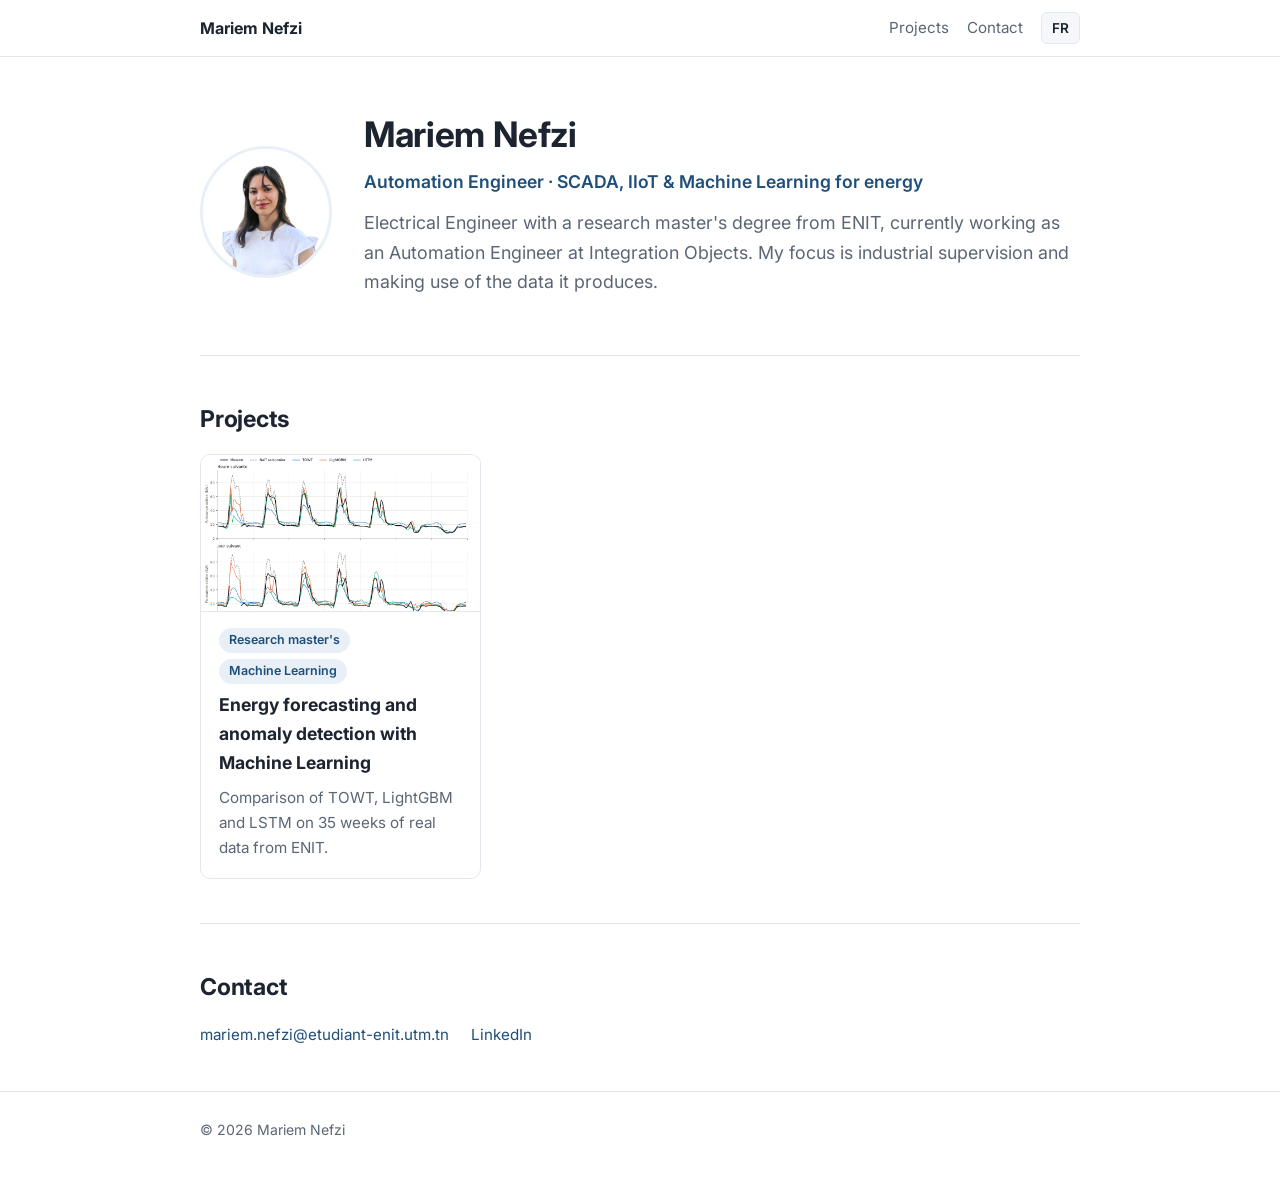
==== index.html @ 11d7e0ca "Add files via upload" ====
<!doctype html>
<html lang="fr" data-lang="fr"
      data-title-fr="Mariem Nefzi – Portfolio"
      data-title-en="Mariem Nefzi – Portfolio">
<head>
  <meta charset="utf-8">
  <meta name="viewport" content="width=device-width, initial-scale=1">
  <title>Mariem Nefzi – Portfolio</title>
  <meta name="description" content="Portfolio de Mariem Nefzi, ingénieure automatisme : SCADA, IIoT et Machine Learning appliqué à l'énergie.">
  <link rel="preconnect" href="https://fonts.googleapis.com">
  <link rel="preconnect" href="https://fonts.gstatic.com" crossorigin>
  <link href="https://fonts.googleapis.com/css2?family=Inter:wght@400;600;700&display=swap" rel="stylesheet">
  <link rel="stylesheet" href="assets/style.css">
</head>
<body>

<header class="topbar">
  <div class="container">
    <a class="brand" href="index.html">Mariem Nefzi</a>
    <nav class="nav">
      <a href="#projets"><span class="fr">Projets</span><span class="en">Projects</span></a>
      <a href="#contact" class="hide-sm">Contact</a>
      <button class="lang-btn" type="button" aria-label="Changer de langue / Switch language">EN</button>
    </nav>
  </div>
</header>

<main class="container">

  <section class="hero" style="border-top:0">
    <img src="assets/img/photo.jpg" alt="Mariem Nefzi" width="132" height="132">
    <div>
      <h1>Mariem Nefzi</h1>
      <div class="role">
        <span class="fr">Ingénieure Automatisme · SCADA, IIoT &amp; Machine Learning pour l'énergie</span>
        <span class="en">Automation Engineer · SCADA, IIoT &amp; Machine Learning for energy</span>
      </div>
      <p class="lead fr">
        Ingénieure en Génie Électrique et titulaire d'un mastère de recherche de l'ENIT,
        actuellement Ingénieure Automatisme chez Integration Objects. Je m'intéresse à
        la supervision industrielle et à l'exploitation des données qu'elle produit.
      </p>
      <p class="lead en">
        Electrical Engineer with a research master's degree from ENIT, currently working as
        an Automation Engineer at Integration Objects. My focus is industrial supervision
        and making use of the data it produces.
      </p>
    </div>
  </section>

  <section id="projets">
    <h2><span class="fr">Projets</span><span class="en">Projects</span></h2>
    <div class="cards">

      <a class="card" href="projets/mastere-prevision-energie.html">
        <img src="assets/img/mastere/prev_semaine_test.png" alt="" loading="lazy" width="2000" height="1240">
        <div class="body">
          <div class="tags">
            <span class="tag"><span class="fr">Mastère de recherche</span><span class="en">Research master's</span></span>
            <span class="tag">Machine Learning</span>
          </div>
          <h3>
            <span class="fr">Prévision énergétique et détection d'anomalies par Machine Learning</span>
            <span class="en">Energy forecasting and anomaly detection with Machine Learning</span>
          </h3>
          <p class="fr">Comparaison de TOWT, LightGBM et LSTM sur 35 semaines de données réelles de l'ENIT.</p>
          <p class="en">Comparison of TOWT, LightGBM and LSTM on 35 weeks of real data from ENIT.</p>
        </div>
      </a>

    </div>
  </section>

  <section id="contact">
    <h2>Contact</h2>
    <div class="contact">
      <a href="mailto:mariem.nefzi@etudiant-enit.utm.tn">mariem.nefzi@etudiant-enit.utm.tn</a>
      <a href="https://www.linkedin.com/in/mariem-nefzi-090bb234a/" target="_blank" rel="noopener">LinkedIn</a>
    </div>
  </section>

</main>

<footer>
  <div class="container">© 2026 Mariem Nefzi</div>
</footer>

<script src="assets/lang.js"></script>
</body>
</html>
---- assets/style.css ----
/* ===== Portfolio Mariem Nefzi ===== */
:root {
  --bg: #ffffff;
  --bg-soft: #f5f7fa;
  --text: #1c2430;
  --muted: #5b6675;
  --line: #e2e7ee;
  --accent: #1f4e79;
  --accent-soft: #e8eff7;
  --highlight: #d9622b;
  --radius: 10px;
  --max: 920px;
}
@media (prefers-color-scheme: dark) {
  :root {
    --bg: #12161c;
    --bg-soft: #1a2029;
    --text: #e6eaf0;
    --muted: #9aa5b4;
    --line: #2a323e;
    --accent: #7fb0e0;
    --accent-soft: #1d2a3a;
    --highlight: #f08a55;
  }
}

* { box-sizing: border-box; }
html { scroll-behavior: smooth; }
body {
  margin: 0;
  background: var(--bg);
  color: var(--text);
  font-family: "Inter", system-ui, -apple-system, "Segoe UI", Roboto, sans-serif;
  font-size: 16px;
  line-height: 1.65;
}
a { color: var(--accent); text-decoration: none; }
a:hover { text-decoration: underline; }
img { max-width: 100%; height: auto; display: block; }

/* ----- Language switch ----- */
html[data-lang="fr"] .en,
html[data-lang="en"] .fr { display: none !important; }

/* ----- Layout ----- */
.container { max-width: var(--max); margin: 0 auto; padding: 0 20px; }

.topbar {
  position: sticky; top: 0; z-index: 10;
  background: color-mix(in srgb, var(--bg) 92%, transparent);
  backdrop-filter: blur(6px);
  border-bottom: 1px solid var(--line);
}
.topbar .container {
  display: flex; align-items: center; justify-content: space-between;
  height: 56px;
}
.brand { font-weight: 700; color: var(--text); }
.brand:hover { text-decoration: none; }
.nav { display: flex; align-items: center; gap: 18px; font-size: 0.95rem; }
.nav a { color: var(--muted); }
.nav a:hover { color: var(--text); text-decoration: none; }
.lang-btn {
  border: 1px solid var(--line); background: var(--bg-soft); color: var(--text);
  border-radius: 6px; padding: 4px 10px; font: inherit; font-size: 0.85rem;
  font-weight: 600; cursor: pointer;
}
.lang-btn:hover { border-color: var(--accent); }

section { padding: 44px 0; }
section + section { border-top: 1px solid var(--line); }
h1 { font-size: 2.2rem; line-height: 1.2; margin: 0 0 12px; letter-spacing: -0.01em; }
h2 { font-size: 1.45rem; margin: 0 0 16px; letter-spacing: -0.01em; }
h3 { font-size: 1.1rem; margin: 28px 0 10px; }
p { margin: 0 0 14px; }
.muted { color: var(--muted); }
.lead { font-size: 1.12rem; color: var(--muted); max-width: 720px; }

/* ----- Home hero ----- */
.hero { display: flex; align-items: center; gap: 32px; padding: 56px 0 44px; }
.hero img {
  width: 132px; height: 132px; border-radius: 50%; object-fit: cover;
  object-position: center 20%; border: 3px solid var(--accent-soft); flex-shrink: 0;
}
.hero .role { font-size: 1.1rem; color: var(--accent); font-weight: 600; margin-bottom: 12px; }
.contact { display: flex; flex-wrap: wrap; gap: 10px 22px; margin-top: 14px; font-size: 0.95rem; }

/* ----- Project cards ----- */
.cards { display: grid; grid-template-columns: repeat(auto-fill, minmax(280px, 1fr)); gap: 18px; }
.card {
  display: block; border: 1px solid var(--line); border-radius: var(--radius);
  background: var(--bg); color: var(--text); overflow: hidden;
  transition: border-color .15s, transform .15s;
}
.card:hover { border-color: var(--accent); transform: translateY(-2px); text-decoration: none; }
.card img { width: 100%; aspect-ratio: 16 / 9; object-fit: cover; object-position: left top; border-bottom: 1px solid var(--line); background: #fff; }
.card .body { padding: 16px 18px 18px; }
.card h3 { margin: 6px 0 8px; }
.card p { color: var(--muted); font-size: 0.95rem; margin: 0; }

.tags { display: flex; flex-wrap: wrap; gap: 6px; }
.tag {
  font-size: 0.78rem; font-weight: 600; color: var(--accent);
  background: var(--accent-soft); border-radius: 999px; padding: 2px 10px;
}

/* ----- Project page ----- */
.back { display: inline-block; margin: 28px 0 8px; font-size: 0.92rem; color: var(--muted); }
.project-head { padding: 0 0 36px; }
.meta { display: flex; flex-wrap: wrap; gap: 6px 18px; font-size: 0.92rem; color: var(--muted); margin: 14px 0 0; }

.stats { display: grid; grid-template-columns: repeat(4, 1fr); gap: 14px; }
.stat { background: var(--bg-soft); border-radius: var(--radius); padding: 16px; }
.stat .value { font-size: 1.7rem; font-weight: 700; color: var(--highlight); line-height: 1.2; }
.stat .label { font-size: 0.88rem; color: var(--muted); margin-top: 4px; line-height: 1.4; }

/* pipeline diagram */
.pipeline { display: grid; grid-template-columns: 1fr auto 1fr auto 1.3fr; align-items: center; gap: 10px; margin: 8px 0 6px; }
.pipeline .step {
  border: 1px solid var(--line); border-radius: var(--radius); padding: 12px 14px;
  background: var(--bg-soft); font-size: 0.9rem; line-height: 1.45;
}
.pipeline .step strong { display: block; color: var(--accent); margin-bottom: 2px; }
.pipeline .arrow { color: var(--muted); font-size: 1.3rem; text-align: center; }
.pipeline .stack { display: grid; gap: 8px; }

figure { margin: 22px 0 6px; }
figure img { border: 1px solid var(--line); border-radius: 8px; background: #fff; }
figcaption { font-size: 0.88rem; color: var(--muted); margin-top: 8px; }

.table-wrap { overflow-x: auto; margin: 10px 0 6px; }
table { border-collapse: collapse; width: 100%; font-size: 0.93rem; }
th, td { padding: 8px 12px; text-align: left; border-bottom: 1px solid var(--line); white-space: nowrap; }
th { font-weight: 600; color: var(--muted); font-size: 0.85rem; }
td.num, th.num { text-align: right; font-variant-numeric: tabular-nums; }
tr.best td { font-weight: 700; }

ul.clean { padding-left: 20px; margin: 0 0 14px; }
ul.clean li { margin-bottom: 6px; }

.callout {
  border-left: 3px solid var(--highlight); background: var(--bg-soft);
  padding: 14px 18px; border-radius: 0 var(--radius) var(--radius) 0; margin: 18px 0;
}

footer { border-top: 1px solid var(--line); padding: 26px 0 40px; font-size: 0.88rem; color: var(--muted); }

/* ----- Responsive ----- */
@media (max-width: 760px) {
  h1 { font-size: 1.7rem; }
  .hero { flex-direction: column; align-items: flex-start; gap: 20px; padding-top: 36px; }
  .stats { grid-template-columns: repeat(2, 1fr); }
  .pipeline { grid-template-columns: 1fr; }
  .pipeline .arrow { transform: rotate(90deg); }
  .nav .hide-sm { display: none; }
}
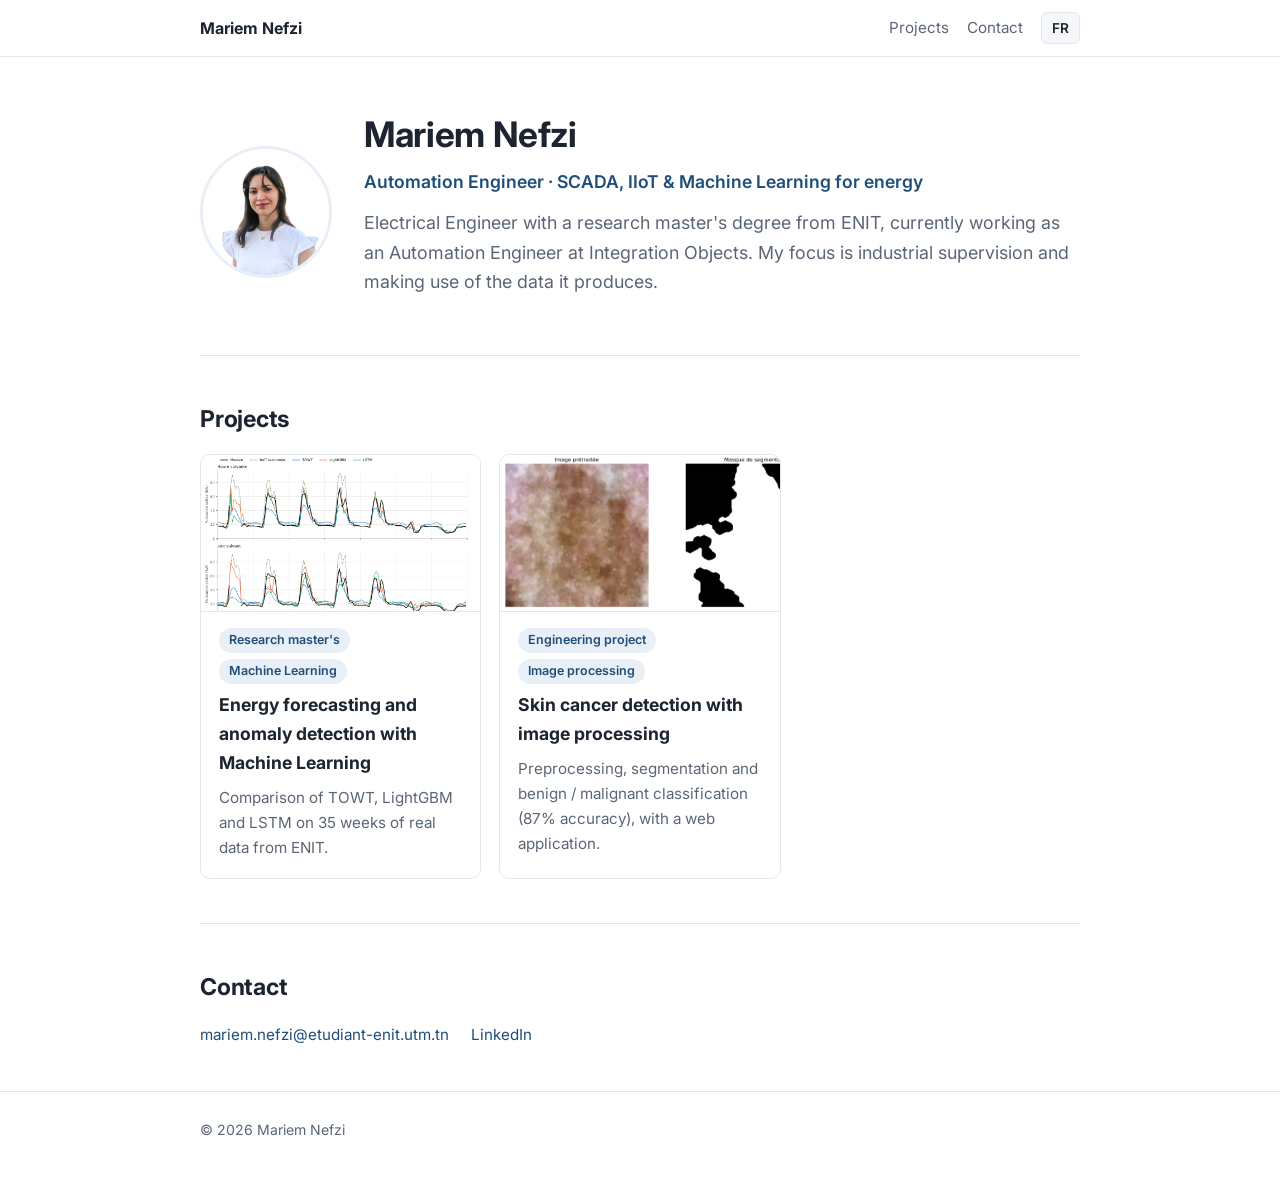
==== commit 195c7f5c: "Add files via upload" ====
--- a/index.html
+++ b/index.html
@@ -68,6 +68,22 @@
         </div>
       </a>
 
+      <a class="card" href="projets/detection-cancer-peau.html">
+        <img src="assets/img/cancer-peau/segmentation.png" alt="" loading="lazy" width="1431" height="436">
+        <div class="body">
+          <div class="tags">
+            <span class="tag"><span class="fr">Bureau d'Études</span><span class="en">Engineering project</span></span>
+            <span class="tag"><span class="fr">Traitement d'images</span><span class="en">Image processing</span></span>
+          </div>
+          <h3>
+            <span class="fr">Détection du cancer de la peau par traitement d'images</span>
+            <span class="en">Skin cancer detection with image processing</span>
+          </h3>
+          <p class="fr">Prétraitement, segmentation et classification bénin / malin (87 % d'accuracy), avec une application web.</p>
+          <p class="en">Preprocessing, segmentation and benign / malignant classification (87% accuracy), with a web application.</p>
+        </div>
+      </a>
+
     </div>
   </section>
 
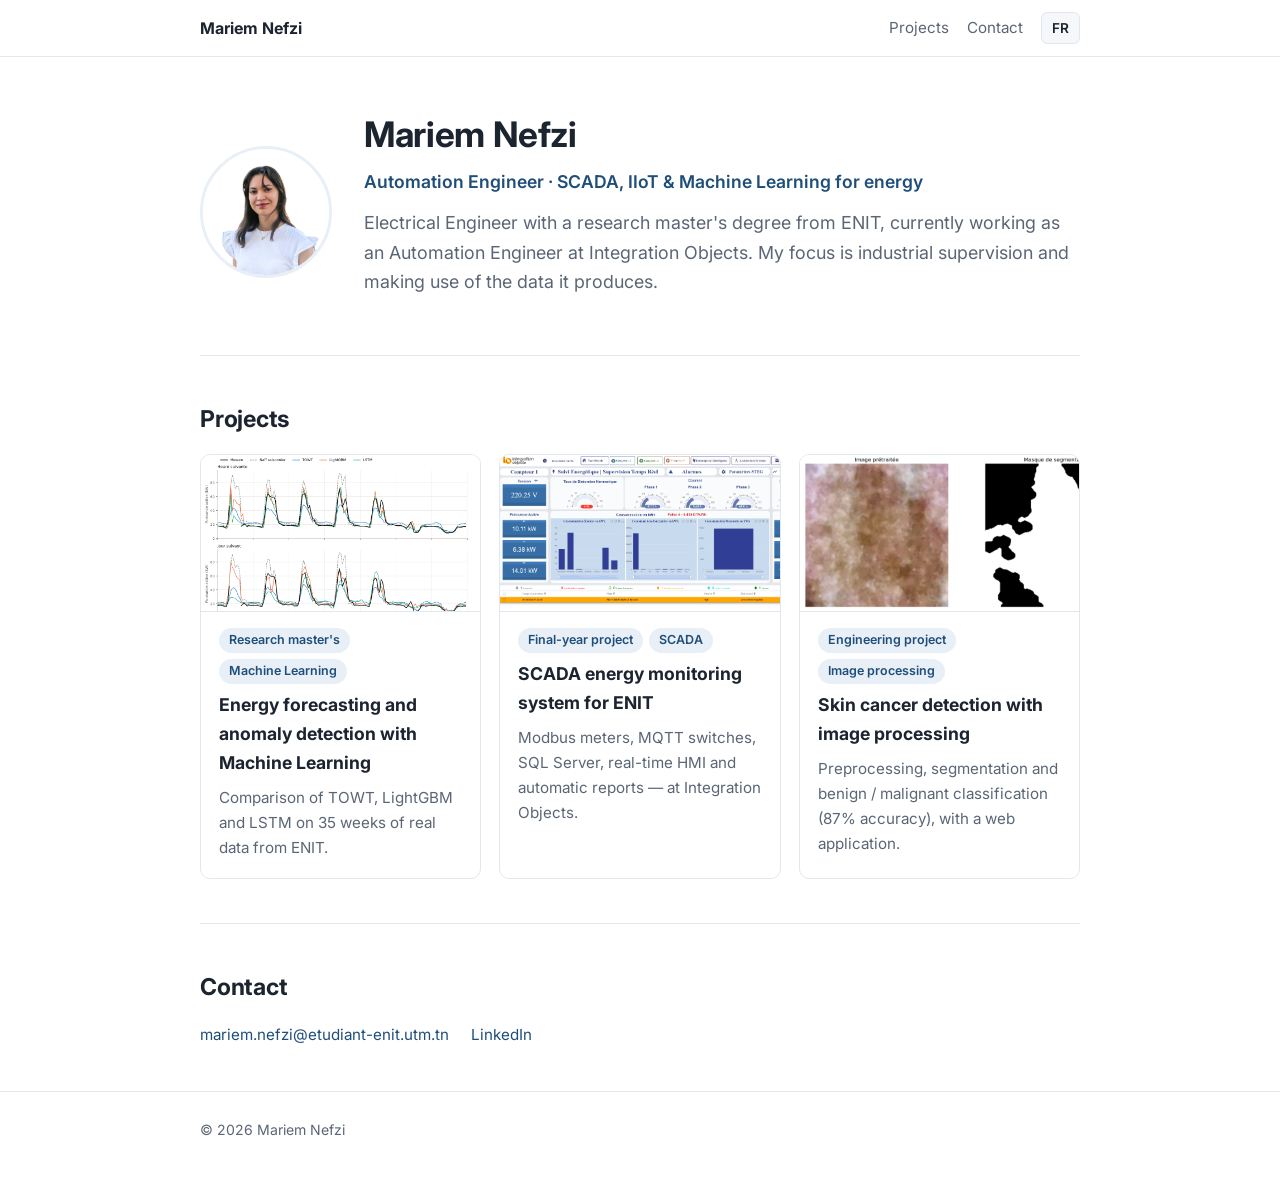
==== commit 416126f0: "Add files via upload" ====
--- a/index.html
+++ b/index.html
@@ -68,6 +68,22 @@
         </div>
       </a>
 
+      <a class="card" href="projets/pfe-supervision-scada.html">
+        <img src="assets/img/pfe/supervision-compteur.png" alt="" loading="lazy" width="1907" height="914">
+        <div class="body">
+          <div class="tags">
+            <span class="tag"><span class="fr">Projet de fin d'études</span><span class="en">Final-year project</span></span>
+            <span class="tag">SCADA</span>
+          </div>
+          <h3>
+            <span class="fr">Système SCADA de supervision énergétique pour l'ENIT</span>
+            <span class="en">SCADA energy monitoring system for ENIT</span>
+          </h3>
+          <p class="fr">Compteurs Modbus, interrupteurs MQTT, SQL Server, IHM temps réel et rapports automatiques — chez Integration Objects.</p>
+          <p class="en">Modbus meters, MQTT switches, SQL Server, real-time HMI and automatic reports — at Integration Objects.</p>
+        </div>
+      </a>
+
       <a class="card" href="projets/detection-cancer-peau.html">
         <img src="assets/img/cancer-peau/segmentation.png" alt="" loading="lazy" width="1431" height="436">
         <div class="body">
--- a/assets/style.css
+++ b/assets/style.css
@@ -126,6 +126,7 @@
 
 figure { margin: 22px 0 6px; }
 figure img { border: 1px solid var(--line); border-radius: 8px; background: #fff; }
+figure video { width: 100%; display: block; border: 1px solid var(--line); border-radius: 8px; background: #000; }
 figcaption { font-size: 0.88rem; color: var(--muted); margin-top: 8px; }
 
 .table-wrap { overflow-x: auto; margin: 10px 0 6px; }
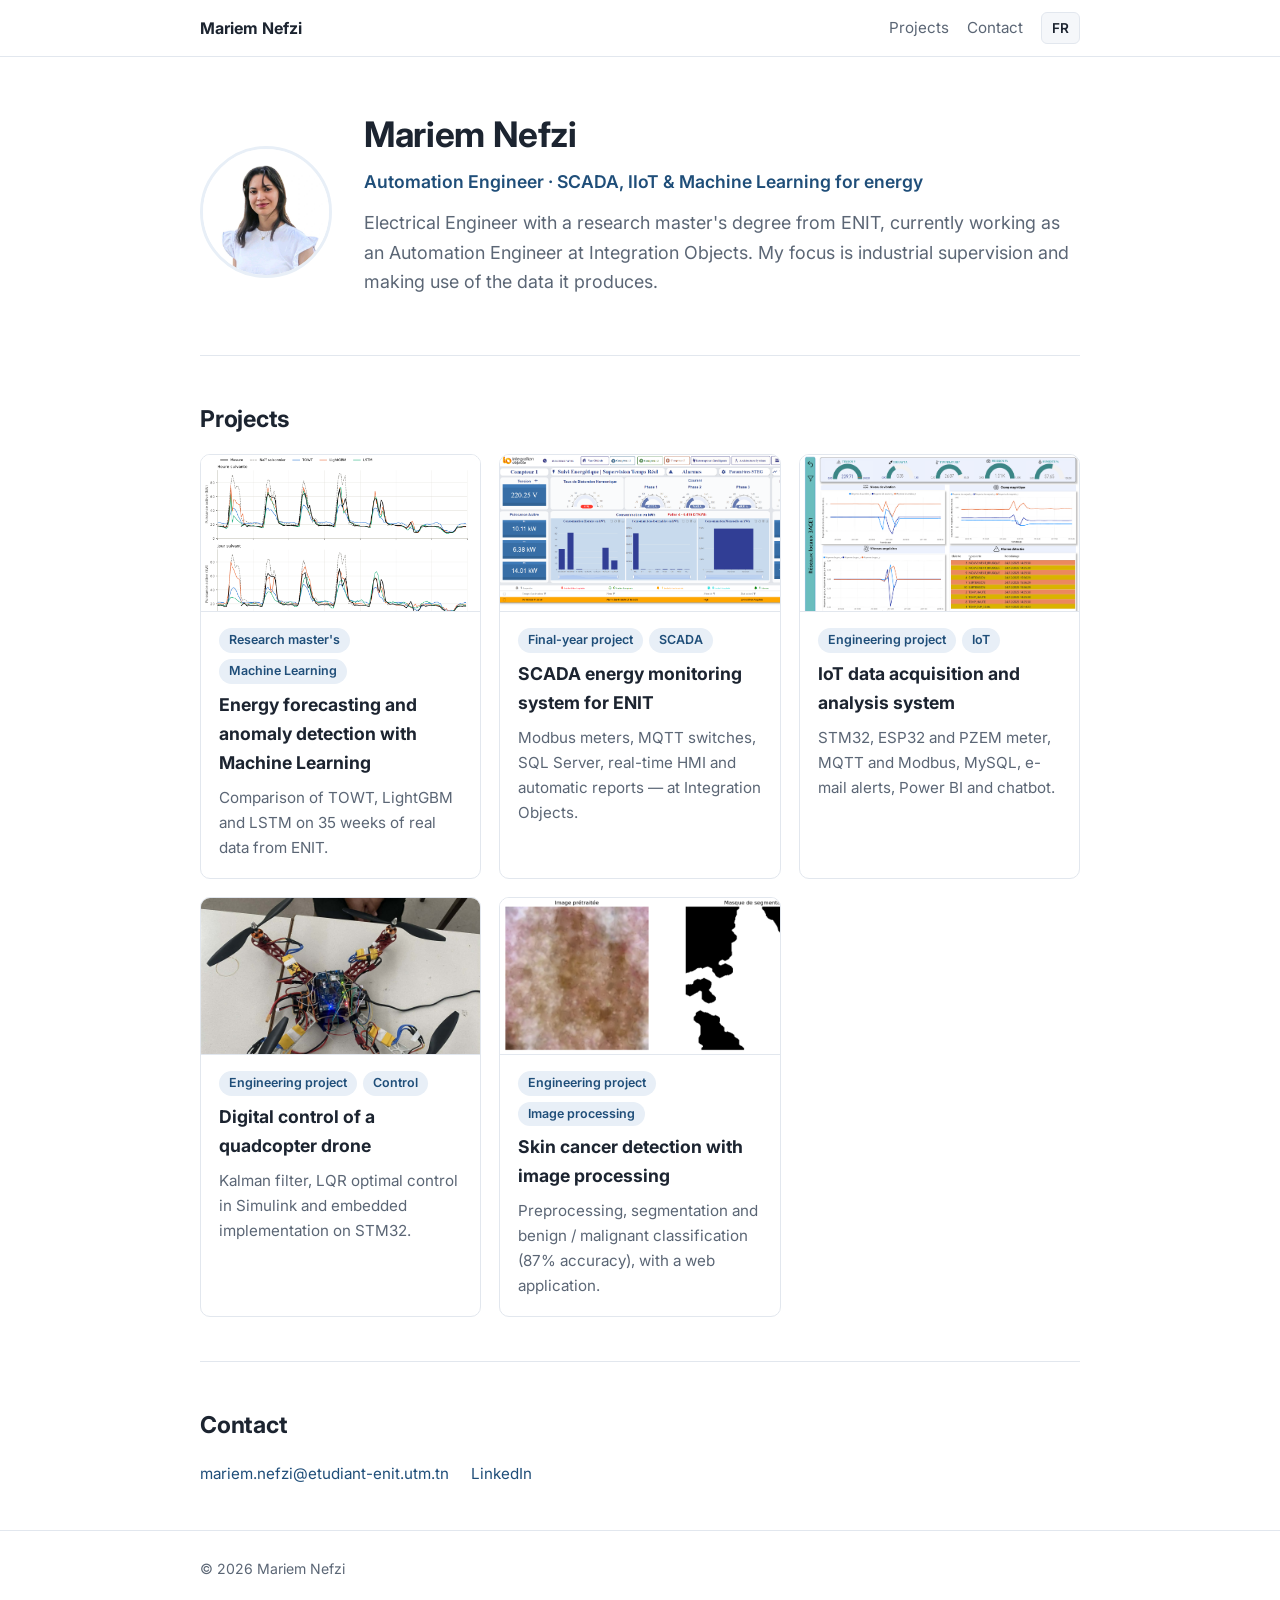
==== commit f792e596: "Add files via upload" ====
--- a/index.html
+++ b/index.html
@@ -84,6 +84,38 @@
         </div>
       </a>
 
+      <a class="card" href="projets/iot-reseau-local.html">
+        <img src="assets/img/iot/dashboard-powerbi.png" alt="" loading="lazy" width="735" height="427">
+        <div class="body">
+          <div class="tags">
+            <span class="tag"><span class="fr">Bureau d'Études</span><span class="en">Engineering project</span></span>
+            <span class="tag">IoT</span>
+          </div>
+          <h3>
+            <span class="fr">Système IoT d'acquisition et d'analyse de données</span>
+            <span class="en">IoT data acquisition and analysis system</span>
+          </h3>
+          <p class="fr">STM32, ESP32 et compteur PZEM, MQTT et Modbus, MySQL, alertes e-mail, Power BI et chatbot.</p>
+          <p class="en">STM32, ESP32 and PZEM meter, MQTT and Modbus, MySQL, e-mail alerts, Power BI and chatbot.</p>
+        </div>
+      </a>
+
+      <a class="card" href="projets/drone-commande-numerique.html">
+        <img src="assets/img/drone/drone.jpg" alt="" loading="lazy" width="1400" height="1050">
+        <div class="body">
+          <div class="tags">
+            <span class="tag"><span class="fr">Bureau d'Études</span><span class="en">Engineering project</span></span>
+            <span class="tag"><span class="fr">Automatique</span><span class="en">Control</span></span>
+          </div>
+          <h3>
+            <span class="fr">Commande numérique d'un drone quadricoptère</span>
+            <span class="en">Digital control of a quadcopter drone</span>
+          </h3>
+          <p class="fr">Filtre de Kalman, commande optimale LQR sous Simulink et implémentation embarquée sur STM32.</p>
+          <p class="en">Kalman filter, LQR optimal control in Simulink and embedded implementation on STM32.</p>
+        </div>
+      </a>
+
       <a class="card" href="projets/detection-cancer-peau.html">
         <img src="assets/img/cancer-peau/segmentation.png" alt="" loading="lazy" width="1431" height="436">
         <div class="body">
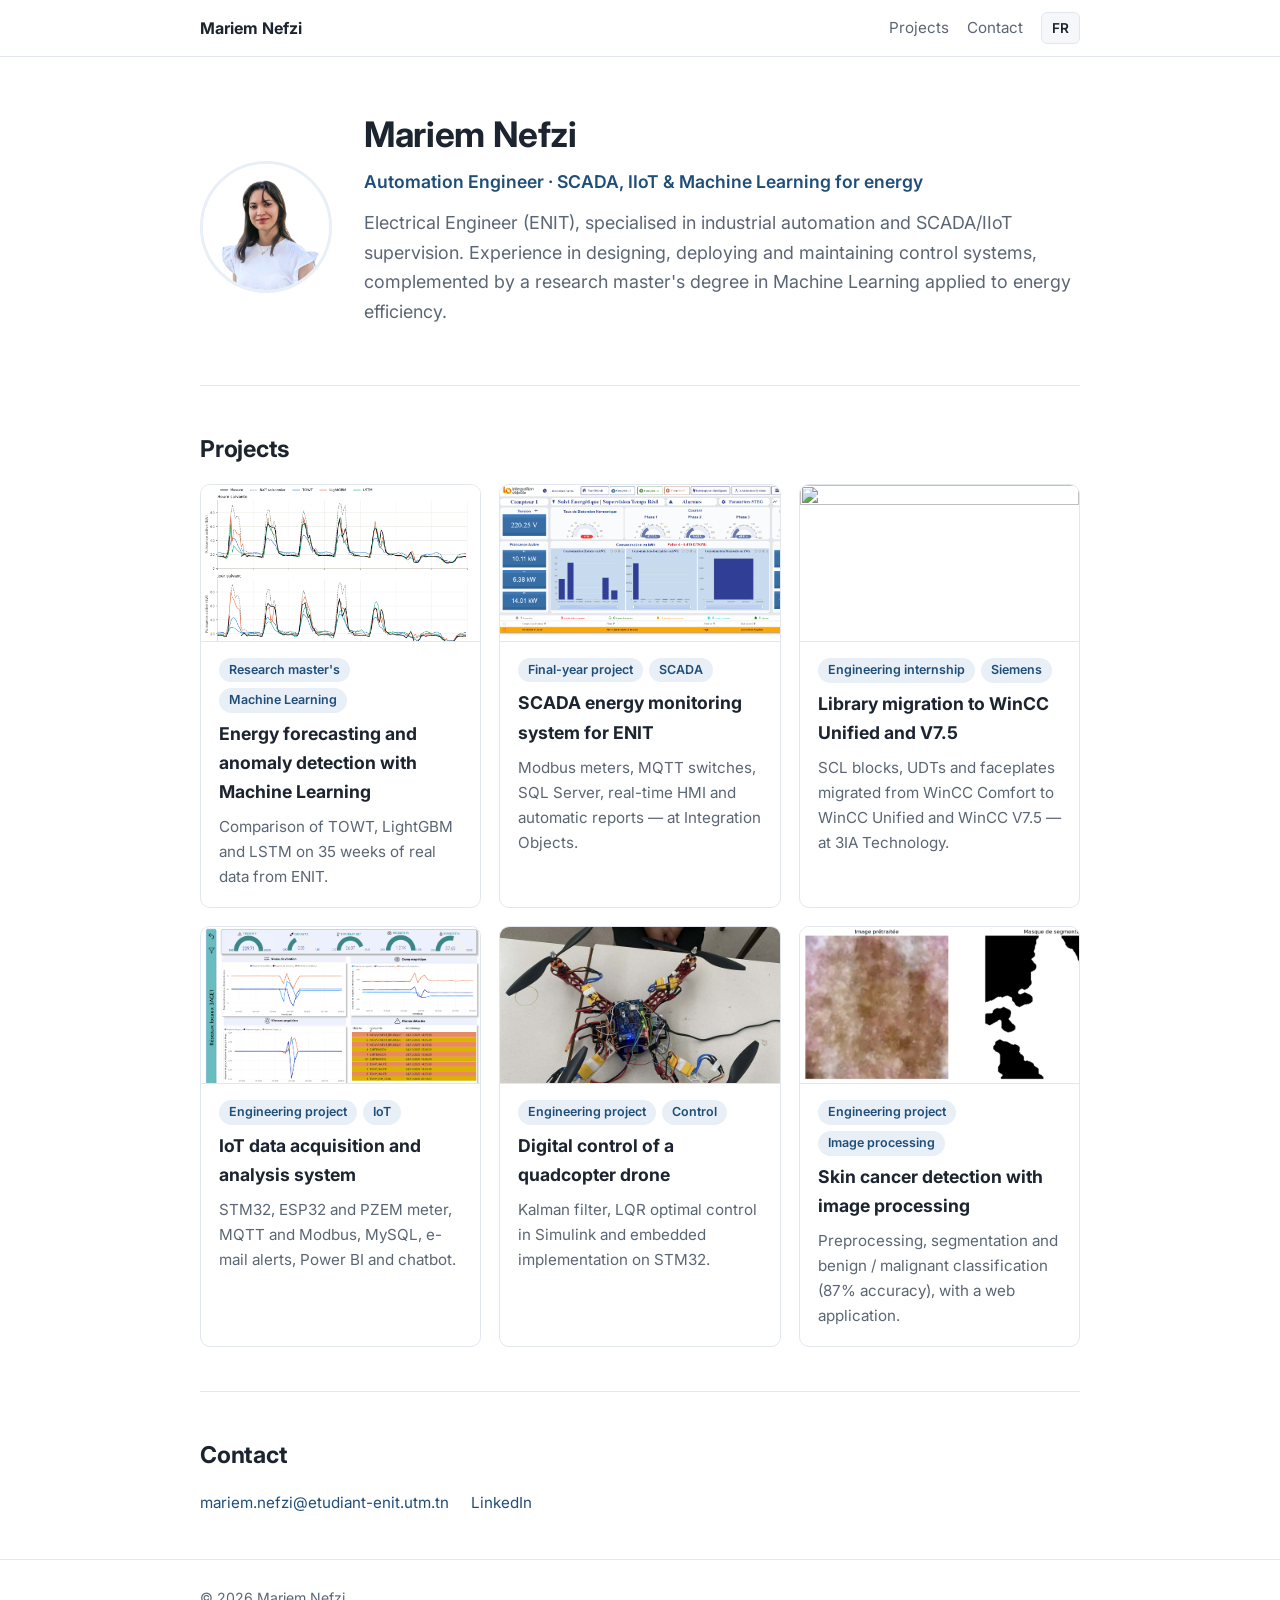
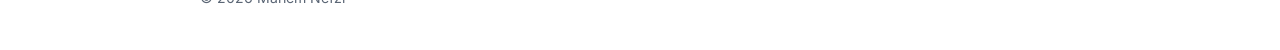
==== commit f51a7d90: "Add files via upload" ====
--- a/index.html
+++ b/index.html
@@ -36,14 +36,15 @@
         <span class="en">Automation Engineer · SCADA, IIoT &amp; Machine Learning for energy</span>
       </div>
       <p class="lead fr">
-        Ingénieure en Génie Électrique et titulaire d'un mastère de recherche de l'ENIT,
-        actuellement Ingénieure Automatisme chez Integration Objects. Je m'intéresse à
-        la supervision industrielle et à l'exploitation des données qu'elle produit.
+        Ingénieure en Génie Électrique (ENIT), spécialisée en automatisme industriel et
+        supervision SCADA/IIoT. Expérience en conception, déploiement et maintenance de systèmes
+        de contrôle-commande, complétée par un mastère de recherche en Machine Learning appliqué
+        à l'efficacité énergétique.
       </p>
       <p class="lead en">
-        Electrical Engineer with a research master's degree from ENIT, currently working as
-        an Automation Engineer at Integration Objects. My focus is industrial supervision
-        and making use of the data it produces.
+        Electrical Engineer (ENIT), specialised in industrial automation and SCADA/IIoT
+        supervision. Experience in designing, deploying and maintaining control systems,
+        complemented by a research master's degree in Machine Learning applied to energy efficiency.
       </p>
     </div>
   </section>
@@ -81,6 +82,22 @@
           </h3>
           <p class="fr">Compteurs Modbus, interrupteurs MQTT, SQL Server, IHM temps réel et rapports automatiques — chez Integration Objects.</p>
           <p class="en">Modbus meters, MQTT switches, SQL Server, real-time HMI and automatic reports — at Integration Objects.</p>
+        </div>
+      </a>
+
+      <a class="card" href="projets/stage-migration-wincc.html">
+        <img src="assets/img/stage-3ia/unified-moteur.png" alt="" loading="lazy" width="900" height="668">
+        <div class="body">
+          <div class="tags">
+            <span class="tag"><span class="fr">Stage ingénieur</span><span class="en">Engineering internship</span></span>
+            <span class="tag">Siemens</span>
+          </div>
+          <h3>
+            <span class="fr">Migration d'une bibliothèque vers WinCC Unified et V7.5</span>
+            <span class="en">Library migration to WinCC Unified and V7.5</span>
+          </h3>
+          <p class="fr">Blocs SCL, UDT et faceplates migrés de WinCC Comfort vers WinCC Unified et WinCC V7.5 — chez 3IA Technology.</p>
+          <p class="en">SCL blocks, UDTs and faceplates migrated from WinCC Comfort to WinCC Unified and WinCC V7.5 — at 3IA Technology.</p>
         </div>
       </a>
 
